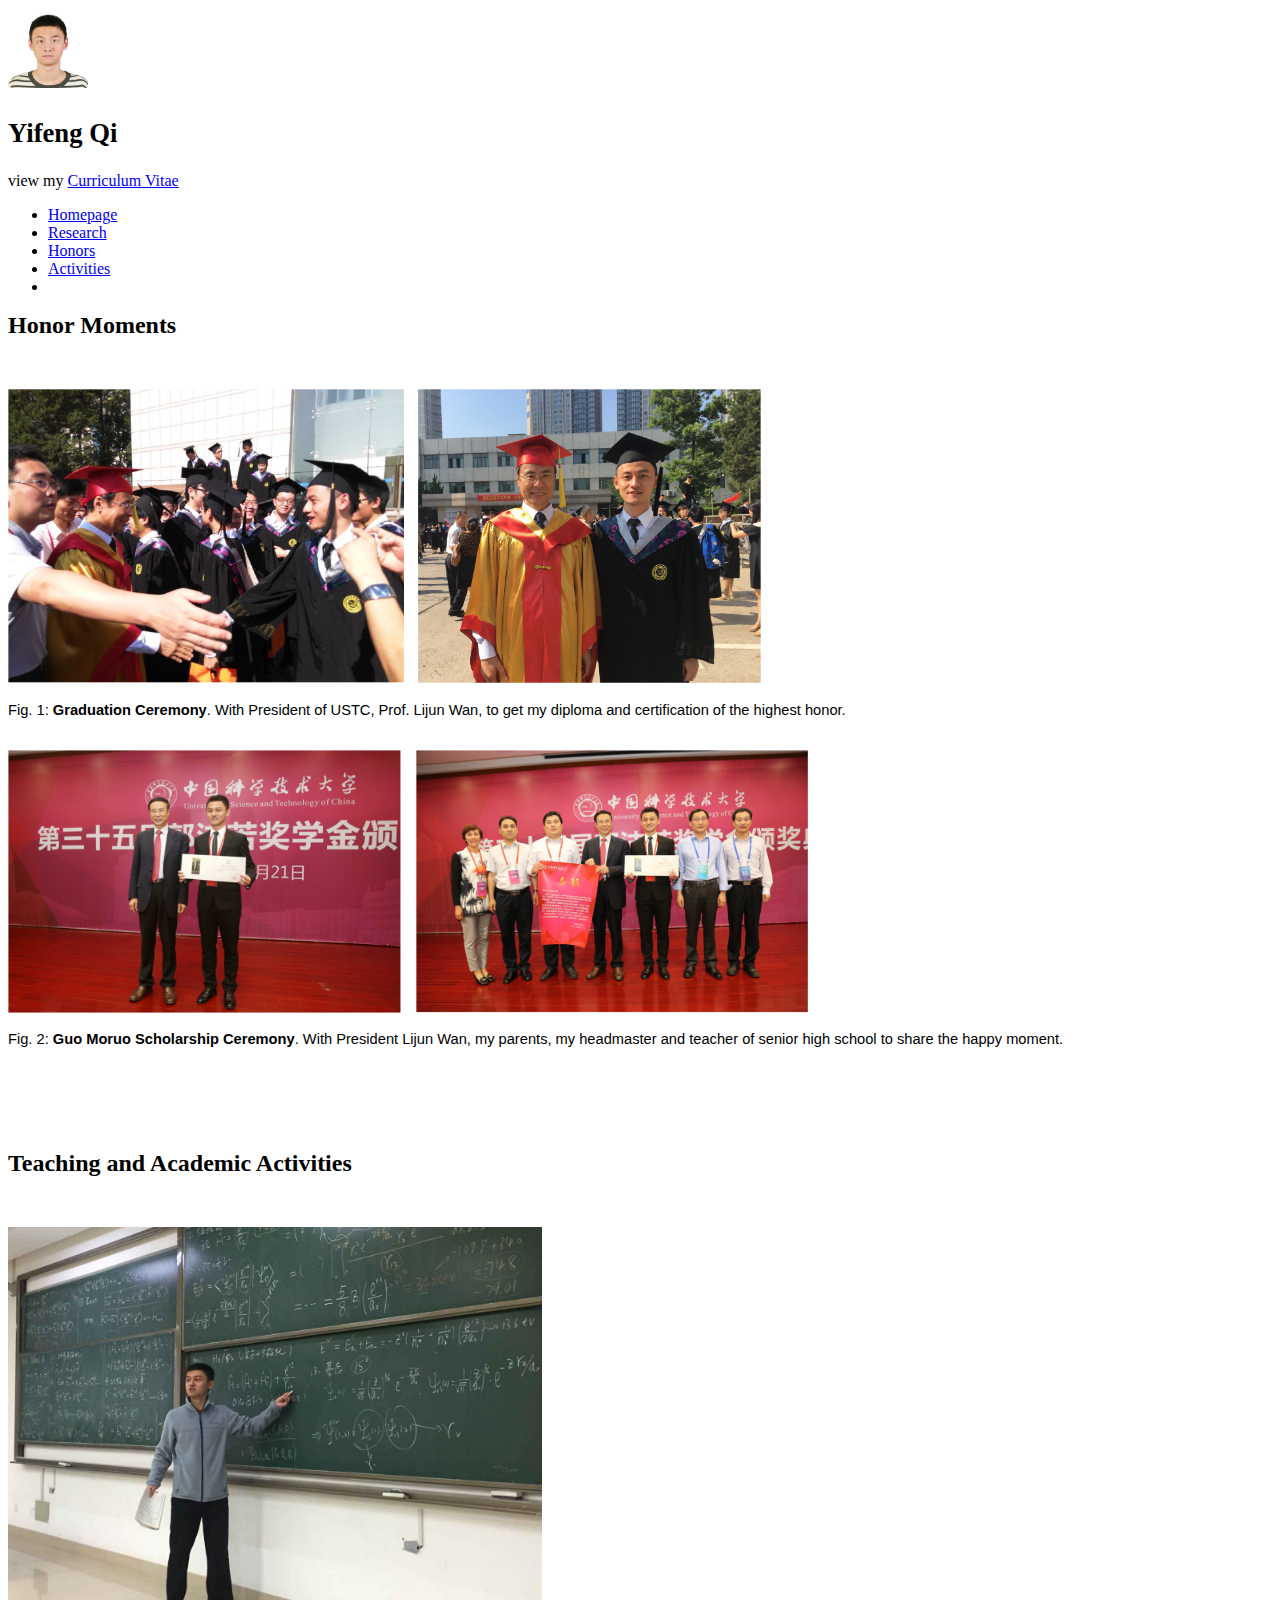
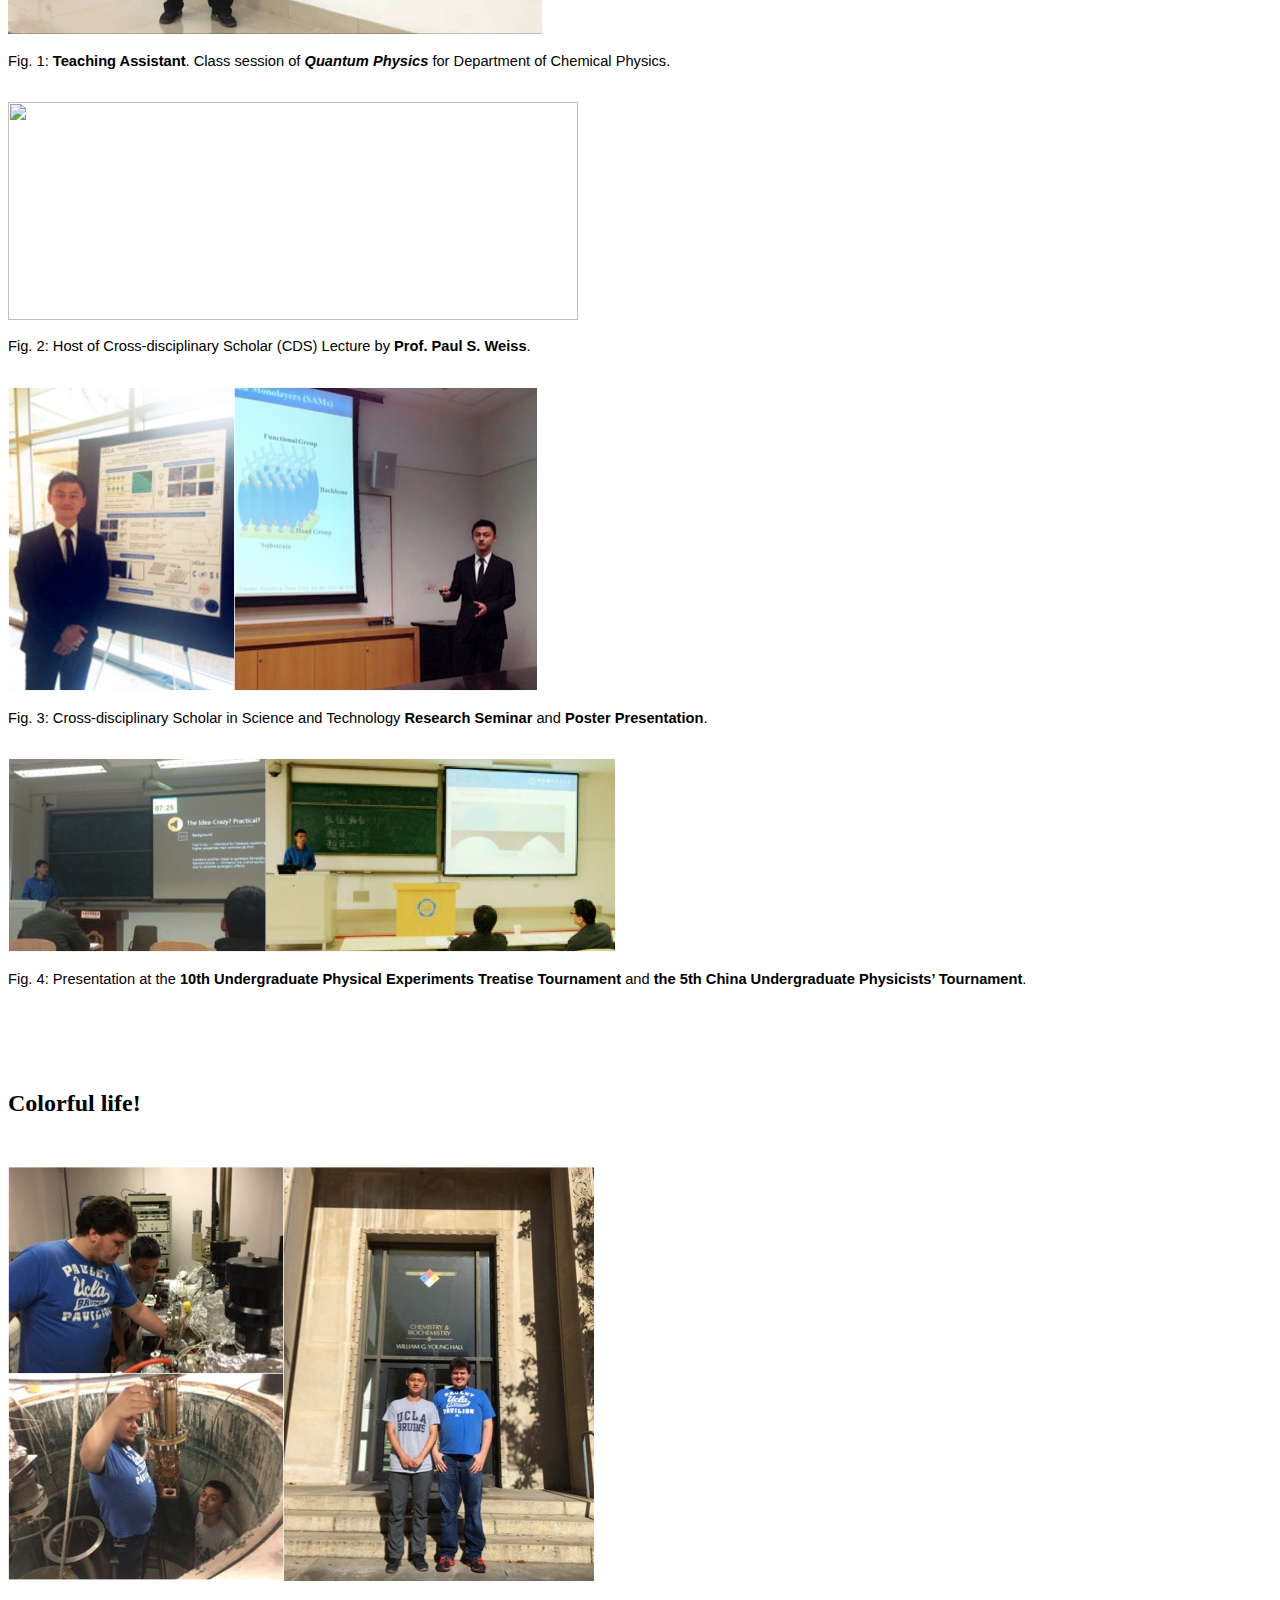
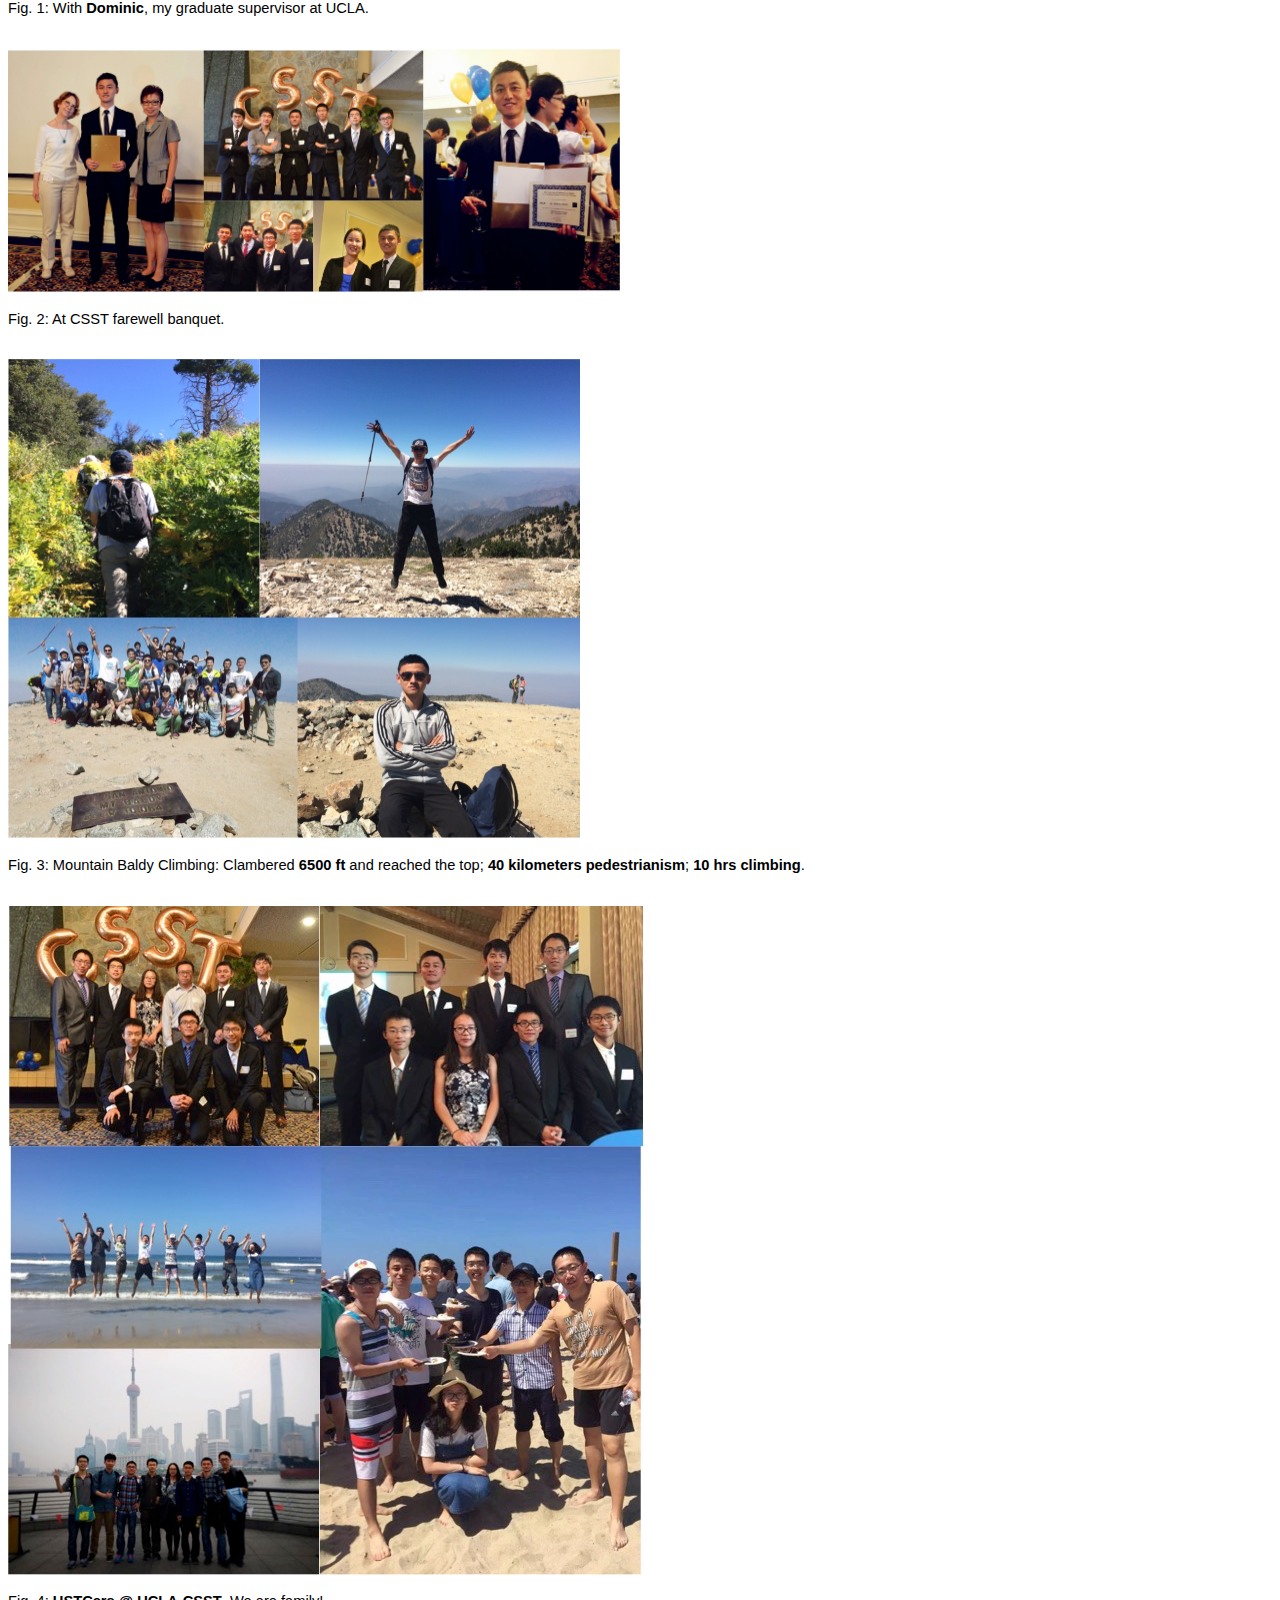
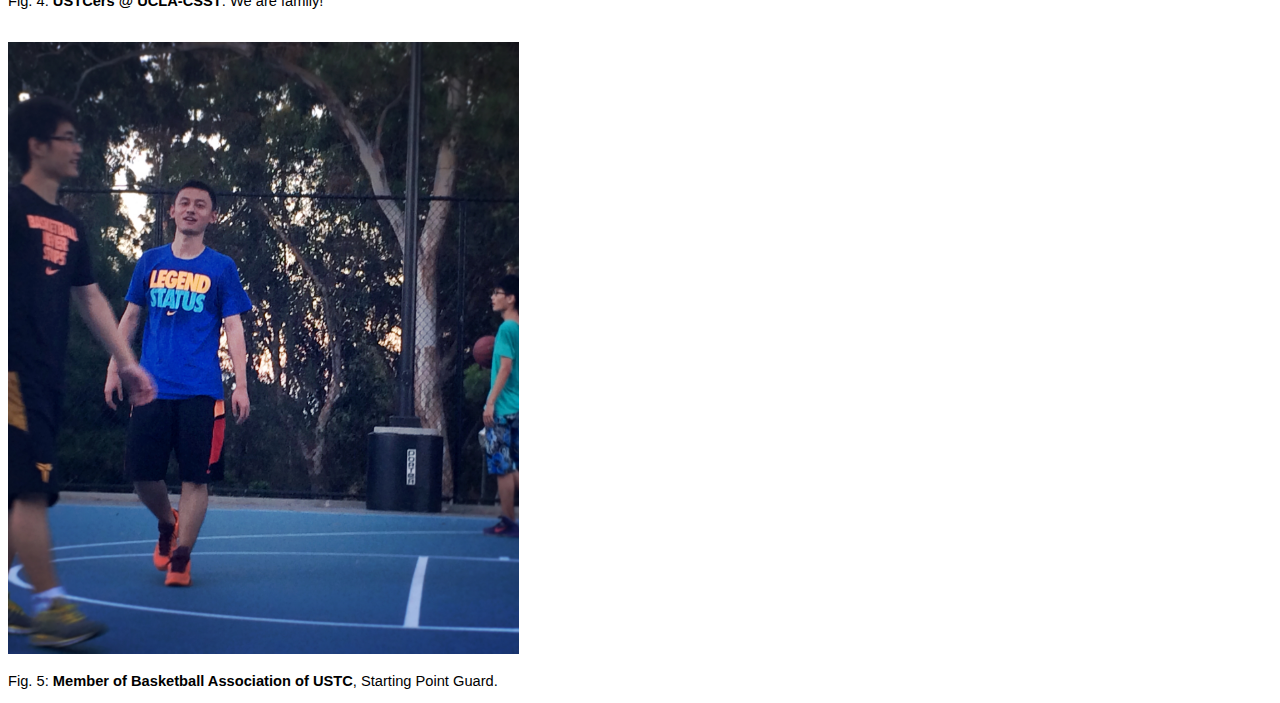
==== index-activities.html @ 4ea97ae9 "first commit" ====
<!DOCTYPE html PUBLIC "-//W3C//DTD XHTML 1.0 Strict//EN" "http://www.w3.org/TR/xhtml1/DTD/xhtml1-strict.dtd">
<!--
 Design by TEMPLATED
 http://templated.co
 Released for free under the Creative Commons Attribution License
 
 Name       : Skeleton
 Description: A two-column, fixed-width design with dark color scheme.
 Version    : 1.0
 Released   : 20130902
 
 -->
<html xmlns="http://www.w3.org/1999/xhtml">
    <head>
        <meta http-equiv="Content-Type" content="text/html; charset=utf-8" />
        <title>Yifeng Qi's homepage</title>
        <meta name="keywords" content="" />
        <meta name="description" content="" />
        <link href="http://fonts.googleapis.com/css?family=Source+Sans+Pro:200,300,400,600,700,900" rel="stylesheet" />
        <link href="default.css" rel="stylesheet" type="text/css" media="all" />
        <link href="fonts.css" rel="stylesheet" type="text/css" media="all" />
        
        <!--[if IE 6]><link href="default_ie6.css" rel="stylesheet" type="text/css" /><![endif]-->
        
        <style type="text/css">
            <!--
            .STYLE10 {font-family: Book Antiqua, times new roman, sans-serif;font-size:24px;}}
            .STYLE11 {
                color: #000000;
                font-size: 14pt;
            }
        .STYLE12 {font-size: 14}
        -->
            </style>
    </head>
    <body>
        <div id="page" class="container">
            <div id="header">
                <div id="logo">
                    <img src="images/pic02.jpg" alt="" width="80" height="80" />
                    <h1><a class="STYLE10" style="font-size:20pt;">Yifeng Qi </a></h1>
                    <span> view my <a href="./CV_YFQI.pdf" target="_blank"> Curriculum Vitae </a></span>	  </div>
                <div id="menu">
                    <ul>
                        <li><a href="./index.html" accesskey="1" title="">Homepage</a></li>
                        <li><a href=".//index-research.html" accesskey="3" title="">Research</a></li>
                        <li><a href="./index-honors.html" accesskey="1" title="">Honors</a></li>
                        <li class="current_page_item"><a href="#" accesskey="4" title="">Activities</a>
                        <li class=""><a href="#" accesskey="4" title=""></a></li>
                        
                    </ul>
                </div>
            </div>
            <div id="main">
                <!-- <div id="banner"></div>-->
                
                <h1 style="text-align:left;" class="STYLE10">Honor Moments </h1>
                <div id="featured">
                    <div class="title">
                        <p class="byline">&nbsp;</p>
                        <img src="images/gc_1.png" width="753.1" height="294.1" />
                        <p style="text-align:left; font-size: 11pt; font-family: Arial;">Fig. 1: <b>Graduation Ceremony</b>. With President of USTC, Prof. Lijun Wan, to get my diploma and certification of the highest honor.
                        </p>
                        </br>
                        <img src="images/guomoruo.png" width="800.4" height="262.4" />
                        <p style="text-align:left; font-size: 11pt; font-family: Arial;">Fig. 2: <b>Guo Moruo Scholarship Ceremony</b>. With President Lijun Wan, my parents, my headmaster and teacher of senior high school to share the happy moment.
                        </p>
                        </br>
                        </br>
                        </br>
                        </br>
                <h1 style="text-align:left;" class="STYLE10">Teaching and Academic Activities </h1>
                <div id="featured">
                    <div class="title">
                        <p class="byline">&nbsp;</p>
                        <img src="images/teaching.jpg" width="534" height="407" />
                        <p style="text-align:left; font-size: 11pt; font-family: Arial;">Fig. 1: <b>Teaching Assistant</b>. Class session of <em><b>Quantum Physics</b></em> for Department of Chemical Physics.
                        </p>
                        </br>
                        <img src="images/host.jpg" alt="" width="570" height="218" />
                        <p style="text-align:left; font-size: 11pt; font-family: Arial;">Fig. 2: Host of Cross-disciplinary Scholar (CDS) Lecture by <b>Prof. Paul S. Weiss</b>.
                        </p>
                        </br>
                        <img src="images/poster.jpg" alt="" width="530" height="304" />
                        <p style="text-align:left; font-size: 11pt; font-family: Arial;">Fig. 3: Cross-disciplinary Scholar in Science and Technology <b>Research Seminar</b> and <b>Poster Presentation</b>.
                        </p>
                        </br>
                        <img src="images/presentation.jpg" alt="" width="608" height="194" />
                        <p style="text-align:left; font-size: 11pt; font-family: Arial;">Fig. 4: Presentation at the <b>10th Undergraduate Physical Experiments Treatise Tournament</b> and <b>the 5th China Undergraduate Physicists’ Tournament</b>.
                        </p>
                    </div>
                    </br>
                    </br>
                    </br>
                    </br>
                    <h1 style="text-align:left;" class="STYLE10">Colorful life! </h1>
                    <div id="featured">
                        <div class="title">
                            <p class="byline">&nbsp;</p>
                            <img src="images/dominic.jpg" alt="" width="587" height="415" />
                            <p style="text-align:left; font-size: 11pt; font-family: Arial;">Fig. 1: With <b>Dominic</b>, my graduate supervisor at UCLA.
                            </p>
                            </br>
                            <img src="images/banquet.jpg" alt="" width="612" height="243" />
                            <p style="text-align:left; font-size: 11pt; font-family: Arial;">Fig. 2: At CSST farewell banquet.
                            </p>
                            </br>
                            <img src="images/baldy.jpg" alt="" width="572" height="479" />
                            <p style="text-align:left; font-size: 11pt; font-family: Arial;">Fig. 3: Mountain Baldy Climbing: Clambered <b>6500 ft</b> and reached the top; <b>40 kilometers pedestrianism</b>; <b>10 hrs climbing</b>.
                            </p>
                            </br>
                            <img src="images/ustcers.jpg" alt="" width="636" height="669" />
                            <p style="text-align:left; font-size: 11pt; font-family: Arial;">Fig. 4: <b>USTCers @ UCLA-CSST</b>. We are family!
                            </p>
                            </br>
                            <img src="images/ball.jpg" alt="" width="511" height="612" />
                            <p style="text-align:left; font-size: 11pt; font-family: Arial;">Fig. 5: <b>Member of Basketball Association of USTC</b>, Starting Point Guard.
                            </p>
                </div>
                
            </div>
        </div>
    </body>
</html>
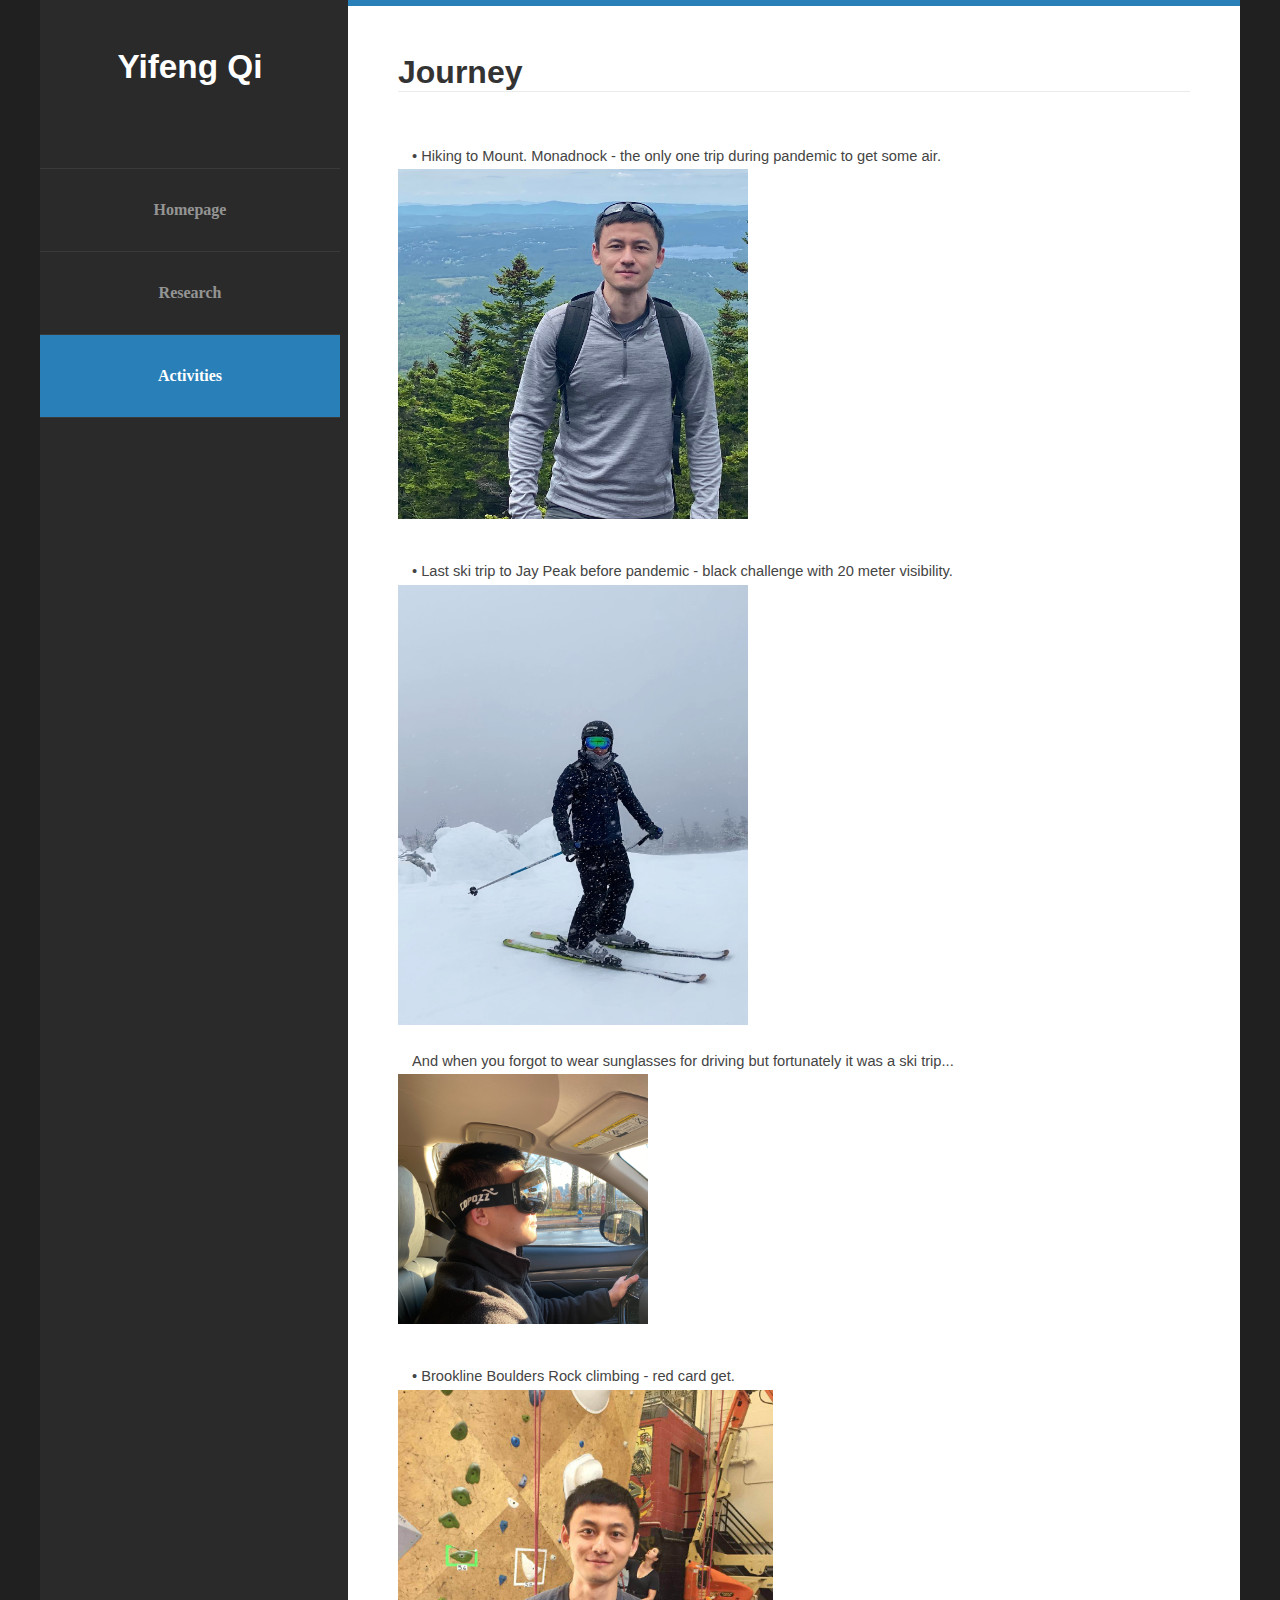
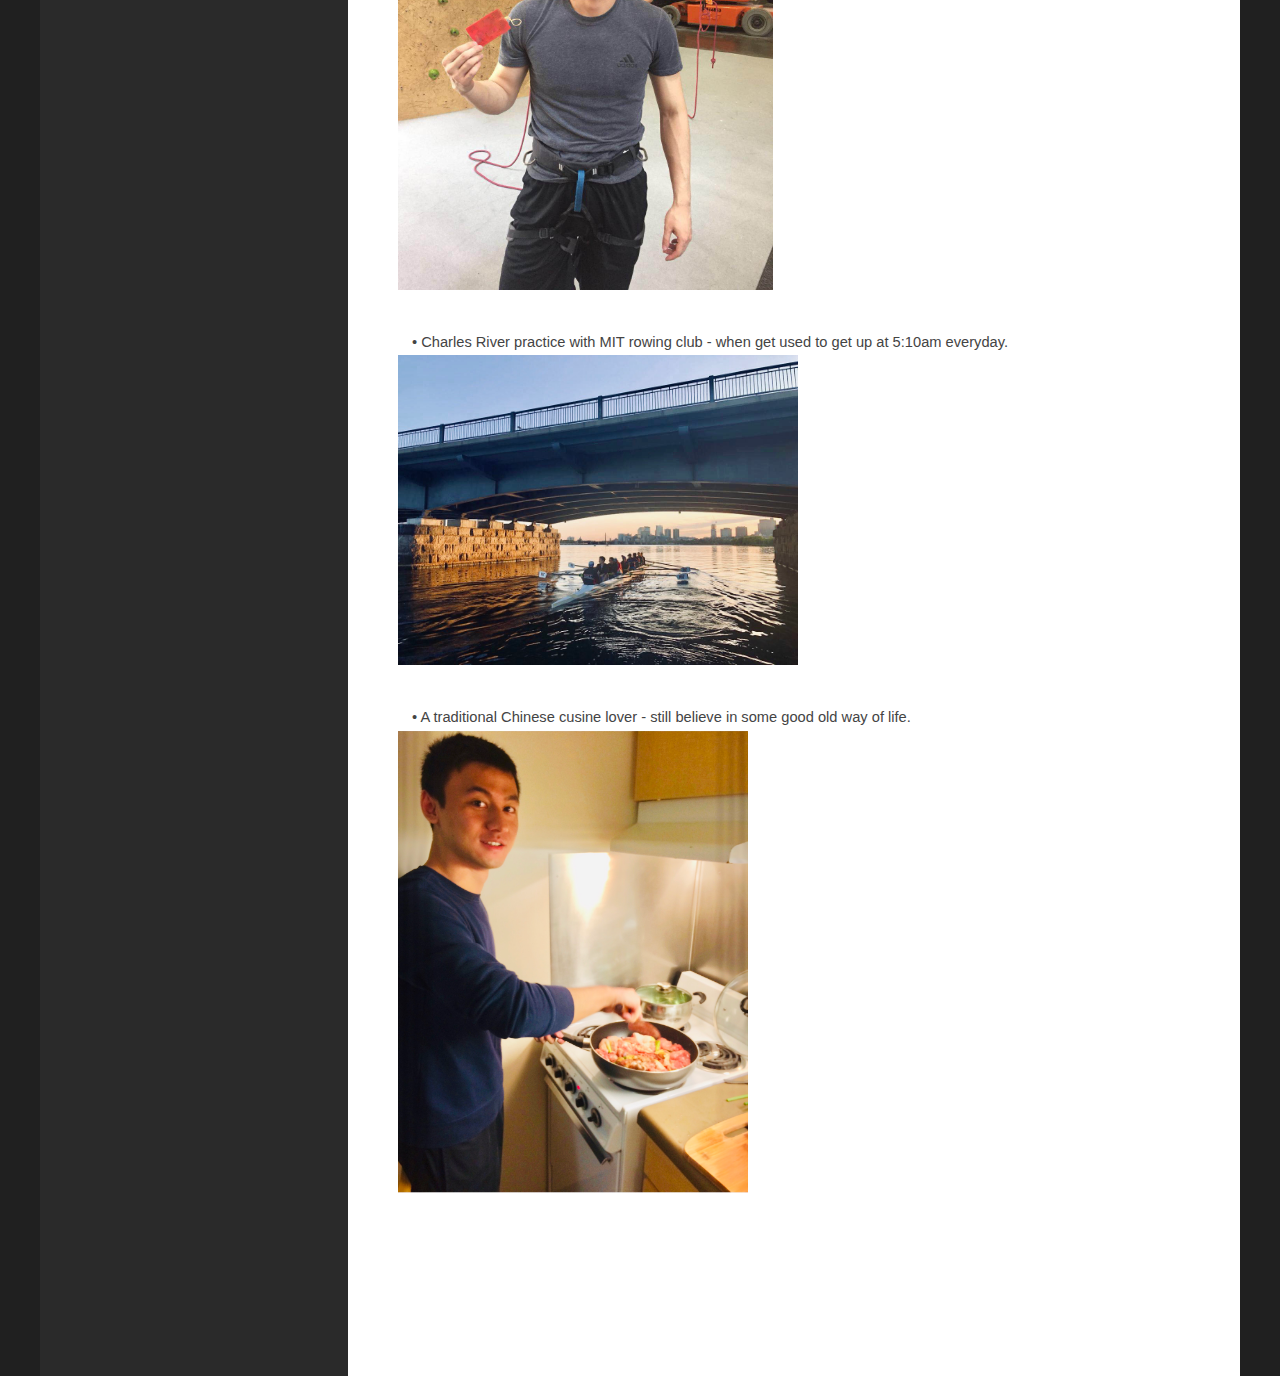
==== commit d290f886: "update" ====
--- a/index-activities.html
+++ b/index-activities.html
@@ -25,100 +25,88 @@
         
         <style type="text/css">
             <!--
-            .STYLE10 {font-family: Book Antiqua, times new roman, sans-serif;font-size:24px;}}
-            .STYLE11 {
-                color: #000000;
-                font-size: 14pt;
-            }
-        .STYLE12 {font-size: 14}
-        -->
+            .STYLE1 {font-family: Book Antiqua, Arial, sans-serif}
+            .STYLE7 {font-size: 16pt}
+            .STYLE13 {font-size: 16pt; font-weight: bold; }
+            .STYLE16 {font-size: 14}
+            -->
             </style>
     </head>
     <body>
         <div id="page" class="container">
             <div id="header">
                 <div id="logo">
-                    <img src="images/pic02.jpg" alt="" width="80" height="80" />
-                    <h1><a class="STYLE10" style="font-size:20pt;">Yifeng Qi </a></h1>
-                    <span> view my <a href="./CV_YFQI.pdf" target="_blank"> Curriculum Vitae </a></span>	  </div>
+                    <!-- <img src="images/pic02.jpg" alt="" width="80" height="80" /> -->
+                    <h1><a class="STYLE1" style="font-size:25pt;"> Yifeng Qi <a href="https://qiyf.github.io/" target="_blank"> </a></h1>
+                    <span> </a></span>    </div>
                 <div id="menu">
                     <ul>
                         <li><a href="./index.html" accesskey="1" title="">Homepage</a></li>
-                        <li><a href=".//index-research.html" accesskey="3" title="">Research</a></li>
-                        <li><a href="./index-honors.html" accesskey="1" title="">Honors</a></li>
-                        <li class="current_page_item"><a href="#" accesskey="4" title="">Activities</a>
-                        <li class=""><a href="#" accesskey="4" title=""></a></li>
-                        
+                        <li><a href="./index-research.html" accesskey="2" title="">Research</a></li>
+                        <li class="current_page_item"><a href="#" accesskey="1" title="">Activities</a></li>
+                        <li><a href="./index-activities.html" accesskey="4" title=""></a></li>
                     </ul>
                 </div>
             </div>
             <div id="main">
                 <!-- <div id="banner"></div>-->
                 
-                <h1 style="text-align:left;" class="STYLE10">Honor Moments </h1>
+                <h1 style="text-align:left; font-family: Arial;"> Journey </h1>
                 <div id="featured">
                     <div class="title">
                         <p class="byline">&nbsp;</p>
-                        <img src="images/gc_1.png" width="753.1" height="294.1" />
-                        <p style="text-align:left; font-size: 11pt; font-family: Arial;">Fig. 1: <b>Graduation Ceremony</b>. With President of USTC, Prof. Lijun Wan, to get my diploma and certification of the highest honor.
+                        <!-- <img src="images/rock.JPG" height="753.1" weight="294.1" /> -->
+                        <!-- <img src="images/rock.JPG" height="553.1" weight="194.1" /> -->
+                        
+
+                        <!-- <p style="text-align:left; font-size: 11pt; font-family: Arial;"> <span>&#8226;</span> Brookline Boulders Rock climbing - red card get.
+                        </br> 
+                        <img src="images/rock.JPG" height="500.1" weight="194.1" />
+                        </p>
+                        </br> -->
+
+                        <!-- <p style="text-align:left; font-size: 11pt; font-family: Arial;"> <span>&#8226;</span> Charles River practice with MIT rowing club - not easy to get up 5am everyday, espacially for the Fall rowing session.
+                        </br> 
+                        <img src="images/rowing.JPG" width="400" height="310" />
+                        </p>
+                        </br> -->
+
+                        <p style="text-align:left; font-size: 11pt; font-family: Arial;"> <span>&#8226;</span> Hiking to Mount. Monadnock - the only one trip during pandemic to get some air.
+                        </br> 
+                        <img src="images/head2.jpg" height="350" weight="350" />
                         </p>
                         </br>
-                        <img src="images/guomoruo.png" width="800.4" height="262.4" />
-                        <p style="text-align:left; font-size: 11pt; font-family: Arial;">Fig. 2: <b>Guo Moruo Scholarship Ceremony</b>. With President Lijun Wan, my parents, my headmaster and teacher of senior high school to share the happy moment.
+
+                        <p style="text-align:left; font-size: 11pt; font-family: Arial;"> <span>&#8226;</span> Last ski trip to Jay Peak before pandemic - black challenge with 20 meter visibility.
+                        </br> 
+                        <img src="images/ski1.JPG" width="350" height="440" />
                         </p>
+                        <p style="text-align:left; font-size: 11pt; font-family: Arial;"> And when you forgot to wear sunglasses for driving but fortunately it was a ski trip...
+                        </br> 
+                        <img src="images/driving.JPG" width="250" height="250" />
+                        </p>
+                        </br>
+
+                        <p style="text-align:left; font-size: 11pt; font-family: Arial;"> <span>&#8226;</span> Brookline Boulders Rock climbing - red card get.
+                        </br> 
+                        <img src="images/rock.JPG" height="500.1" weight="194.1" />
+                        </p>
+                        </br>
+
+                        <p style="text-align:left; font-size: 11pt; font-family: Arial;"> <span>&#8226;</span> Charles River practice with MIT rowing club - when get used to get up at 5:10am everyday.
+                        </br> 
+                        <img src="images/rowing.JPG" width="400" height="310" />
+                        </p>
+                        </br>
+
+
+                        <p style="text-align:left; font-size: 11pt; font-family: Arial;"> <span>&#8226;</span> A traditional Chinese cusine lover - still believe in some good old way of life.
+                        </br>
+                        <img src="images/cooking.JPG" width="350.4" height="462.4" />
                         </br>
                         </br>
                         </br>
-                        </br>
-                <h1 style="text-align:left;" class="STYLE10">Teaching and Academic Activities </h1>
-                <div id="featured">
-                    <div class="title">
-                        <p class="byline">&nbsp;</p>
-                        <img src="images/teaching.jpg" width="534" height="407" />
-                        <p style="text-align:left; font-size: 11pt; font-family: Arial;">Fig. 1: <b>Teaching Assistant</b>. Class session of <em><b>Quantum Physics</b></em> for Department of Chemical Physics.
-                        </p>
-                        </br>
-                        <img src="images/host.jpg" alt="" width="570" height="218" />
-                        <p style="text-align:left; font-size: 11pt; font-family: Arial;">Fig. 2: Host of Cross-disciplinary Scholar (CDS) Lecture by <b>Prof. Paul S. Weiss</b>.
-                        </p>
-                        </br>
-                        <img src="images/poster.jpg" alt="" width="530" height="304" />
-                        <p style="text-align:left; font-size: 11pt; font-family: Arial;">Fig. 3: Cross-disciplinary Scholar in Science and Technology <b>Research Seminar</b> and <b>Poster Presentation</b>.
-                        </p>
-                        </br>
-                        <img src="images/presentation.jpg" alt="" width="608" height="194" />
-                        <p style="text-align:left; font-size: 11pt; font-family: Arial;">Fig. 4: Presentation at the <b>10th Undergraduate Physical Experiments Treatise Tournament</b> and <b>the 5th China Undergraduate Physicists’ Tournament</b>.
-                        </p>
-                    </div>
-                    </br>
-                    </br>
-                    </br>
-                    </br>
-                    <h1 style="text-align:left;" class="STYLE10">Colorful life! </h1>
-                    <div id="featured">
-                        <div class="title">
-                            <p class="byline">&nbsp;</p>
-                            <img src="images/dominic.jpg" alt="" width="587" height="415" />
-                            <p style="text-align:left; font-size: 11pt; font-family: Arial;">Fig. 1: With <b>Dominic</b>, my graduate supervisor at UCLA.
-                            </p>
-                            </br>
-                            <img src="images/banquet.jpg" alt="" width="612" height="243" />
-                            <p style="text-align:left; font-size: 11pt; font-family: Arial;">Fig. 2: At CSST farewell banquet.
-                            </p>
-                            </br>
-                            <img src="images/baldy.jpg" alt="" width="572" height="479" />
-                            <p style="text-align:left; font-size: 11pt; font-family: Arial;">Fig. 3: Mountain Baldy Climbing: Clambered <b>6500 ft</b> and reached the top; <b>40 kilometers pedestrianism</b>; <b>10 hrs climbing</b>.
-                            </p>
-                            </br>
-                            <img src="images/ustcers.jpg" alt="" width="636" height="669" />
-                            <p style="text-align:left; font-size: 11pt; font-family: Arial;">Fig. 4: <b>USTCers @ UCLA-CSST</b>. We are family!
-                            </p>
-                            </br>
-                            <img src="images/ball.jpg" alt="" width="511" height="612" />
-                            <p style="text-align:left; font-size: 11pt; font-family: Arial;">Fig. 5: <b>Member of Basketball Association of USTC</b>, Starting Point Guard.
-                            </p>
-                </div>
-                
+
             </div>
         </div>
     </body>
--- a/default.css
+++ b/default.css
@@ -0,0 +1,572 @@
+	html, body
+	{
+		height: 100%;
+	}
+	
+	body
+	{
+		margin: 0px;
+		padding: 0px;
+		background: #202020;
+		font-family: 'Times New Roman', sans-serif;
+		font-size: 12pt;
+		font-weight: 300;
+		color: #444444;
+	}
+	
+	
+	h1, h2, h3
+	{
+		margin: 0;
+		padding: 0;
+        font-family: 'Times New Roman', sans-serif;
+        font-size: 24pt;
+		font-weight: 600;
+		color: #333333;
+	}
+	
+	p, ol, ul
+	{
+		margin-top: 0;
+	}
+	
+	ol, ul
+	{
+		padding: 0;
+		list-style: none;
+	}
+	
+	p
+	{
+		line-height: 180%;
+	}
+	
+	strong
+	{
+	}
+	
+	a
+	{
+		color: #2980b9;
+	}
+	
+	a:hover
+	{
+		text-decoration: none;
+	}
+	
+	.container
+	{
+		overflow: hidden;
+		margin: 0em auto;
+		width: 1200px;
+	}
+	
+/*********************************************************************************/
+/* Image Style                                                                   */
+/*********************************************************************************/
+
+	.image
+	{
+		display: inline-block;
+	}
+	
+	.image img
+	{
+		display: block;
+		width: 100%;
+	}
+	
+	.image-full
+	{
+		display: block;
+		width: 100%;
+		margin: 0 0 2em 0;
+	}
+	
+	.image-left
+	{
+		float: left;
+		margin: 0 2em 2em 0;
+	}
+	
+	.image-centered
+	{
+		display: block;
+		margin: 0 0 2em 0;
+	}
+	
+	.image-centered img
+	{
+		margin: 0 auto;
+		width: auto;
+	}
+
+/*********************************************************************************/
+/* List Styles                                                                   */
+/*********************************************************************************/
+
+	ul.style1
+	{
+		margin: 0 auto;
+		padding: 0;
+		width: 80%;
+		overflow: hidden;
+		list-style: none;
+		text-align: left;
+		color: #6c6c6c
+	}
+	
+	ul.style1 li
+	{
+		padding: 1.6em 0em 0em 0em;
+		margin: 0 0 2.5em 0;
+		border-top: 1px solid rgba(0,0,0,.1); 
+	}
+	
+	ul.style1 li:first-child
+	{
+		border-top: none;
+	}
+	
+	ul.style1 p
+	{
+		margin: 0;
+	}
+	
+	ul.style1 a
+	{
+		display: block;
+		text-decoration: none;
+		color: #2D2D2D;
+	}
+	
+	ul.style1 a:hover
+	{
+		text-decoration: underline;
+	}
+	
+	ul.style1 h3
+	{
+		padding: 1em 0em 5px 0em;
+		text-transform: uppercase;
+		font-size: 1em;
+		font-weight: 400;
+	}
+	
+	ul.style1 .first
+	{
+		padding-top: 0;
+		background: none;
+	}
+	
+	ul.style1 .date
+	{
+		float: left;
+		position: relative;
+		width: 80px;
+		height: 70px;
+		margin: 0.5em 1.5em 0em 0.5em;
+		padding: 1.5em 0em 1.5em 0em;
+		box-shadow: 0px 0px 0px 5px rgba(255,255,255,0.1);
+		line-height: normal;
+		text-align: center;
+		text-shadow: 0px 1px 0px rgba(0,0,0,.2);
+		font-size: 1em;
+		font-weight: 400;
+		border-right: 1px solid rgba(0,0,0,.1); 
+	}
+	
+	ul.style1 .date:after
+	{
+		content: '';
+		display: block;
+		position: absolute;
+		left: 0;
+		top: 0;
+		width: 100%;
+		height: 100%;
+		border-radius: 6px;
+	}
+	
+	ul.style1 .date b
+	{
+		margin: 0;
+		padding: 0;
+		display: block;
+		margin-top: -5px;
+		font-size: 1.8em;
+		font-weight: 700;
+	}
+	
+	ul.style1 .date a
+	{
+	}
+	
+	ul.style1 .date a:hover
+	{
+		text-decoration: none;
+	}
+
+
+/*********************************************************************************/
+/* Social Icon Styles                                                            */
+/*********************************************************************************/
+
+	ul.contact
+	{
+		margin: 0;
+		padding: 2em 0em 0em 0em;
+		list-style: none;
+	}
+	
+	ul.contact li
+	{
+		display: inline-block;
+		padding: 0em 0.30em;
+		font-size: 1em;
+	}
+	
+	ul.contact li span
+	{
+		display: none;
+		margin: 0;
+		padding: 0;
+	}
+	
+	ul.contact li a
+	{
+		color: #FFF;
+	}
+	
+	ul.contact li a:before
+	{
+		display: inline-block;
+		background: #3f3f3f;
+		width: 40px;
+		height: 40px;
+		line-height: 40px;
+		border-radius: 20px;
+		text-align: center;
+		color: #FFFFFF;
+	}
+	
+	ul.contact li a.icon-twitter:before { background: #2DAAE4; }
+	ul.contact li a.icon-facebook:before { background: #39599F; }
+	ul.contact li a.icon-dribbble:before { background: #C4376B;	}
+	ul.contact li a.icon-tumblr:before { background: #31516A; }
+	ul.contact li a.icon-rss:before { background: #F2600B; }
+
+/*********************************************************************************/
+/* Button Style                                                                  */
+/*********************************************************************************/
+
+	.button
+	{
+		display: inline-block;
+		padding: 1em 3em 1em 2em;
+		letter-spacing: 0.20em;
+		text-decoration: none;
+		text-transform: uppercase;
+		font-weight: 400;
+		font-size: 0.90em;
+		color: #FFF;
+	}
+	
+	.button:before
+	{
+		display: inline-block;
+		background: #FFC31F;
+		margin-right: 1em;
+		width: 40px;
+		height: 40px;
+		line-height: 40px;
+		border-radius: 20px;
+		text-align: center;
+		color: #272925;
+	}
+		
+/*********************************************************************************/
+/* 4-column                                                                      */
+/*********************************************************************************/
+
+	.box1,
+	.box2,
+	.box3,
+	.box4
+	{
+		width: 235px;
+	}
+	
+	.box1,
+	.box2,
+	.box3,
+	{
+		float: left;
+		margin-right: 20px;
+	}
+	
+	.box4
+	{
+		float: right;
+	}
+	
+/*********************************************************************************/
+/* 3-column                                                                      */
+/*********************************************************************************/
+
+	.boxA,
+	.boxB,
+	.boxC
+	{
+		width: 320px;
+	}
+
+	.boxA,
+	.boxB,
+	{
+		float: left;
+		margin-right: 20px;
+	}
+	
+	.boxC
+	{
+		float: right;
+	}
+
+/*********************************************************************************/
+/* 2-column                                                                      */
+/*********************************************************************************/
+
+	.tbox1,
+	.tbox2
+	{
+		width: 575px;
+	}
+	
+	.tbox1
+	{
+		float: left;
+	}
+
+	.tbox2
+	{
+		float: right;
+	}
+
+/*********************************************************************************/
+/* Heading Titles                                                                */
+/*********************************************************************************/
+
+	.title
+	{
+        text-align: left;
+        text-indent: 14px;
+		margin-bottom: 3em;
+        font-size: 14px;
+	}
+	
+	.title h2
+	{
+		text-transform: lowercase;
+		font-size: 2.8em;
+	}
+	
+	.title .byline
+	{
+		font-size: 1.3em;
+		color: #6F6F6F;
+	}
+		
+/*********************************************************************************/
+/* Header                                                                        */
+/*********************************************************************************/
+
+	#header
+	{
+		position: relative;
+		float: left;
+		width: 300px;
+		padding: 3em 0em;
+	}
+
+/*********************************************************************************/
+/* Logo                                                                          */
+/*********************************************************************************/
+
+	#logo
+	{
+		text-align: center;
+		margin-bottom: 4em;
+	}
+	
+	#logo h1
+	{
+		display: block;
+	}
+	
+	#logo a
+	{
+		text-decoration: none;
+		color: #FFF;
+	}
+	
+	#logo span
+	{
+		padding-right: 0.5em;
+		
+		font-size: 1em;
+		color: rgba(255,255,255,0.3);
+	}
+
+	#logo span a
+	{
+		color: rgba(255,255,255,0.5);
+	}
+	
+	#logo img
+	{
+		display: inline-block;
+		margin-bottom: 1em;
+		border-radius: 50%;
+	}
+
+/*********************************************************************************/
+/* Menu                                                                          */
+/*********************************************************************************/
+
+	#menu
+	{
+	}
+	
+	#menu ul
+	{
+	}
+	
+	#menu li
+	{
+		border-top: 1px solid rgba(255,255,255,0.08);
+	}
+	
+	#menu li a, #menu li span
+	{
+		display: block;
+		padding: 2em 1.5em;
+		text-align: center;
+		text-decoration:  none;
+        font-family: "Book Antiqua";
+		font-weight: 700;
+		color: rgba(255,255,255,0.5);
+	}
+	
+	#menu li:hover a, #menu li.active a, #menu li.active span
+	{
+	}
+	
+	#menu .current_page_item a
+	{
+		background: #2980b9;
+		color: rgba(255,255,255,1);
+	}
+	
+	#menu .icon
+	{
+	}
+
+/*********************************************************************************/
+/* Banner                                                                        */
+/*********************************************************************************/
+
+	#banner
+	{
+        width:400px;
+        float:left;
+        
+	}
+
+/*********************************************************************************/
+/* Page                                                                          */
+/*********************************************************************************/
+
+	#page
+	{
+		background: #2a2a2a;
+	}
+
+/*********************************************************************************/
+/* Main                                                                          */
+/*********************************************************************************/
+
+	#main
+	{
+		overflow: hidden;
+		float: right;
+		width: 66%;
+		padding: 3em 50px 5em 50px;
+		background: #FFF;
+		border-top: 6px solid #2980b9;
+		text-align: center;
+	}
+
+/*********************************************************************************/
+/* Featured                                                                      */
+/*********************************************************************************/
+
+	#featured
+	{
+		overflow: hidden;
+		margin-bottom: 0em;
+		padding-top: 0em;
+		border-top: 1px solid rgba(0,0,0,0.08);
+	}
+
+/*********************************************************************************/
+/* Sidebar                                                                       */
+/*********************************************************************************/
+
+	#sidebar
+	{
+	}
+
+/*********************************************************************************/
+/* Footer                                                                        */
+/*********************************************************************************/
+
+	#footer
+	{
+	}
+
+/*********************************************************************************/
+/* Copyright                                                                     */
+/*********************************************************************************/
+
+	#copyright
+	{
+		overflow: hidden;
+		padding: 5em 0em;
+		border-top: 1px solid rgba(0,0,0,0.08);
+	}
+	
+	#copyright span
+	{
+		display: block;
+		letter-spacing: 0.20em;
+		line-height: 2.5em;
+		text-align: center;
+		text-transform: uppercase;
+		font-size: 0.80em;
+		color: rgba(0,0,0,0.7);
+	}
+	
+	#copyright a
+	{
+		text-decoration: none;
+		color: rgba(0,0,0,0.9);
+	}
+
+	.fa
+	{
+		display: block;
+		color: #000;
+		background: red;
+	}
--- a/fonts.css
+++ b/fonts.css
@@ -0,0 +1,422 @@
+@charset 'UTF-8';
+
+@font-face{font-family:'FontAwesome';src:url('font/fontawesome-webfont.eot?v=4.0.1');src:url('font/fontawesome-webfont.eot?#iefix&v=4.0.1') format('embedded-opentype'),url('font/fontawesome-webfont.woff?v=4.0.1') format('woff'),url('font/fontawesome-webfont.ttf?v=4.0.1') format('truetype'),url('font/fontawesome-webfont.svg?v=4.0.1#fontawesomeregular') format('svg');font-weight:normal;font-style:normal}
+
+/*********************************************************************************/
+/* Icons                                                                         */
+/* Powered by Font Awesome by Dave Gandy | http://fontawesome.io                 */
+/* Licensed under the SIL OFL 1.1 (font), MIT (CSS)                              */
+/*********************************************************************************/
+
+	.fa
+	{
+		text-decoration: none;
+	}
+
+		.fa:before
+		{
+			display:inline-block;
+			font-family: FontAwesome;
+			font-size: 1.25em;
+			text-decoration: none;
+			font-style: normal;
+			font-weight: normal;
+			line-height: 1;
+			-webkit-font-smoothing:antialiased;
+			-moz-osx-font-smoothing:grayscale;
+		}
+
+		.fa-lg{font-size:1.3333333333333333em;line-height:.75em;vertical-align:-15%}
+		.fa-2x{font-size:2em}
+		.fa-3x{font-size:3em}
+		.fa-4x{font-size:4em}
+		.fa-5x{font-size:5em}
+		.fa-fw{width:1.2857142857142858em;text-align:center}
+		.fa-ul{padding-left:0;margin-left:2.142857142857143em;list-style-type:none}.fa-ul>li{position:relative}
+		.fa-li{position:absolute;left:-2.142857142857143em;width:2.142857142857143em;top:.14285714285714285em;text-align:center}.fa-li.fa-lg{left:-1.8571428571428572em}
+		.fa-border{padding:.2em .25em .15em;border:solid .08em #eee;border-radius:.1em}
+		.pull-right{float:right}
+		.pull-left{float:left}
+		.fa.pull-left{margin-right:.3em}
+		.fa.pull-right{margin-left:.3em}
+		.fa-spin{-webkit-animation:spin 2s infinite linear;-moz-animation:spin 2s infinite linear;-o-animation:spin 2s infinite linear;animation:spin 2s infinite linear}
+		@-moz-keyframes spin{0%{-moz-transform:rotate(0deg)} 100%{-moz-transform:rotate(359deg)}}@-webkit-keyframes spin{0%{-webkit-transform:rotate(0deg)} 100%{-webkit-transform:rotate(359deg)}}@-o-keyframes spin{0%{-o-transform:rotate(0deg)} 100%{-o-transform:rotate(359deg)}}@-ms-keyframes spin{0%{-ms-transform:rotate(0deg)} 100%{-ms-transform:rotate(359deg)}}@keyframes spin{0%{transform:rotate(0deg)} 100%{transform:rotate(359deg)}}.fa-rotate-90{filter:progid:DXImageTransform.Microsoft.BasicImage(rotation=1);-webkit-transform:rotate(90deg);-moz-transform:rotate(90deg);-ms-transform:rotate(90deg);-o-transform:rotate(90deg);transform:rotate(90deg)}
+		.fa-rotate-180{filter:progid:DXImageTransform.Microsoft.BasicImage(rotation=2);-webkit-transform:rotate(180deg);-moz-transform:rotate(180deg);-ms-transform:rotate(180deg);-o-transform:rotate(180deg);transform:rotate(180deg)}
+		.fa-rotate-270{filter:progid:DXImageTransform.Microsoft.BasicImage(rotation=3);-webkit-transform:rotate(270deg);-moz-transform:rotate(270deg);-ms-transform:rotate(270deg);-o-transform:rotate(270deg);transform:rotate(270deg)}
+		.fa-flip-horizontal{filter:progid:DXImageTransform.Microsoft.BasicImage(rotation=0, mirror=1);-webkit-transform:scale(-1, 1);-moz-transform:scale(-1, 1);-ms-transform:scale(-1, 1);-o-transform:scale(-1, 1);transform:scale(-1, 1)}
+		.fa-flip-vertical{filter:progid:DXImageTransform.Microsoft.BasicImage(rotation=2, mirror=1);-webkit-transform:scale(1, -1);-moz-transform:scale(1, -1);-ms-transform:scale(1, -1);-o-transform:scale(1, -1);transform:scale(1, -1)}
+		.fa-stack{position:relative;display:inline-block;width:2em;height:2em;line-height:2em;vertical-align:middle}
+		.fa-stack-1x,.fa-stack-2x{position:absolute;left:0;width:100%;text-align:center}
+		.fa-stack-1x{line-height:inherit}
+		.fa-stack-2x{font-size:2em}
+		.fa-inverse{color:#fff}
+		.fa-glass:before{content:"\f000"}
+		.fa-music:before{content:"\f001"}
+		.fa-search:before{content:"\f002"}
+		.fa-envelope-o:before{content:"\f003"}
+		.fa-heart:before{content:"\f004"}
+		.fa-star:before{content:"\f005"}
+		.fa-star-o:before{content:"\f006"}
+		.fa-user:before{content:"\f007"}
+		.fa-film:before{content:"\f008"}
+		.fa-th-large:before{content:"\f009"}
+		.fa-th:before{content:"\f00a"}
+		.fa-th-list:before{content:"\f00b"}
+		.fa-check:before{content:"\f00c"}
+		.fa-times:before{content:"\f00d"}
+		.fa-search-plus:before{content:"\f00e"}
+		.fa-search-minus:before{content:"\f010"}
+		.fa-power-off:before{content:"\f011"}
+		.fa-signal:before{content:"\f012"}
+		.fa-gear:before,.fa-cog:before{content:"\f013"}
+		.fa-trash-o:before{content:"\f014"}
+		.fa-home:before{content:"\f015"}
+		.fa-file-o:before{content:"\f016"}
+		.fa-clock-o:before{content:"\f017"}
+		.fa-road:before{content:"\f018"}
+		.fa-download:before{content:"\f019"}
+		.fa-arrow-circle-o-down:before{content:"\f01a"}
+		.fa-arrow-circle-o-up:before{content:"\f01b"}
+		.fa-inbox:before{content:"\f01c"}
+		.fa-play-circle-o:before{content:"\f01d"}
+		.fa-rotate-right:before,.fa-repeat:before{content:"\f01e"}
+		.fa-refresh:before{content:"\f021"}
+		.fa-list-alt:before{content:"\f022"}
+		.fa-lock:before{content:"\f023"}
+		.fa-flag:before{content:"\f024"}
+		.fa-headphones:before{content:"\f025"}
+		.fa-volume-off:before{content:"\f026"}
+		.fa-volume-down:before{content:"\f027"}
+		.fa-volume-up:before{content:"\f028"}
+		.fa-qrcode:before{content:"\f029"}
+		.fa-barcode:before{content:"\f02a"}
+		.fa-tag:before{content:"\f02b"}
+		.fa-tags:before{content:"\f02c"}
+		.fa-book:before{content:"\f02d"}
+		.fa-bookmark:before{content:"\f02e"}
+		.fa-print:before{content:"\f02f"}
+		.fa-camera:before{content:"\f030"}
+		.fa-font:before{content:"\f031"}
+		.fa-bold:before{content:"\f032"}
+		.fa-italic:before{content:"\f033"}
+		.fa-text-height:before{content:"\f034"}
+		.fa-text-width:before{content:"\f035"}
+		.fa-align-left:before{content:"\f036"}
+		.fa-align-center:before{content:"\f037"}
+		.fa-align-right:before{content:"\f038"}
+		.fa-align-justify:before{content:"\f039"}
+		.fa-list:before{content:"\f03a"}
+		.fa-dedent:before,.fa-outdent:before{content:"\f03b"}
+		.fa-indent:before{content:"\f03c"}
+		.fa-video-camera:before{content:"\f03d"}
+		.fa-picture-o:before{content:"\f03e"}
+		.fa-pencil:before{content:"\f040"}
+		.fa-map-marker:before{content:"\f041"}
+		.fa-adjust:before{content:"\f042"}
+		.fa-tint:before{content:"\f043"}
+		.fa-edit:before,.fa-pencil-square-o:before{content:"\f044"}
+		.fa-share-square-o:before{content:"\f045"}
+		.fa-check-square-o:before{content:"\f046"}
+		.fa-move:before{content:"\f047"}
+		.fa-step-backward:before{content:"\f048"}
+		.fa-fast-backward:before{content:"\f049"}
+		.fa-backward:before{content:"\f04a"}
+		.fa-play:before{content:"\f04b"}
+		.fa-pause:before{content:"\f04c"}
+		.fa-stop:before{content:"\f04d"}
+		.fa-forward:before{content:"\f04e"}
+		.fa-fast-forward:before{content:"\f050"}
+		.fa-step-forward:before{content:"\f051"}
+		.fa-eject:before{content:"\f052"}
+		.fa-chevron-left:before{content:"\f053"}
+		.fa-chevron-right:before{content:"\f054"}
+		.fa-plus-circle:before{content:"\f055"}
+		.fa-minus-circle:before{content:"\f056"}
+		.fa-times-circle:before{content:"\f057"}
+		.fa-check-circle:before{content:"\f058"}
+		.fa-question-circle:before{content:"\f059"}
+		.fa-info-circle:before{content:"\f05a"}
+		.fa-crosshairs:before{content:"\f05b"}
+		.fa-times-circle-o:before{content:"\f05c"}
+		.fa-check-circle-o:before{content:"\f05d"}
+		.fa-ban:before{content:"\f05e"}
+		.fa-arrow-left:before{content:"\f060"}
+		.fa-arrow-right:before{content:"\f061"}
+		.fa-arrow-up:before{content:"\f062"}
+		.fa-arrow-down:before{content:"\f063"}
+		.fa-mail-forward:before,.fa-share:before{content:"\f064"}
+		.fa-resize-full:before{content:"\f065"}
+		.fa-resize-small:before{content:"\f066"}
+		.fa-plus:before{content:"\f067"}
+		.fa-minus:before{content:"\f068"}
+		.fa-asterisk:before{content:"\f069"}
+		.fa-exclamation-circle:before{content:"\f06a"}
+		.fa-gift:before{content:"\f06b"}
+		.fa-leaf:before{content:"\f06c"}
+		.fa-fire:before{content:"\f06d"}
+		.fa-eye:before{content:"\f06e"}
+		.fa-eye-slash:before{content:"\f070"}
+		.fa-warning:before,.fa-exclamation-triangle:before{content:"\f071"}
+		.fa-plane:before{content:"\f072"}
+		.fa-calendar:before{content:"\f073"}
+		.fa-random:before{content:"\f074"}
+		.fa-comment:before{content:"\f075"}
+		.fa-magnet:before{content:"\f076"}
+		.fa-chevron-up:before{content:"\f077"}
+		.fa-chevron-down:before{content:"\f078"}
+		.fa-retweet:before{content:"\f079"}
+		.fa-shopping-cart:before{content:"\f07a"}
+		.fa-folder:before{content:"\f07b"}
+		.fa-folder-open:before{content:"\f07c"}
+		.fa-resize-vertical:before{content:"\f07d"}
+		.fa-resize-horizontal:before{content:"\f07e"}
+		.fa-bar-chart-o:before{content:"\f080"}
+		.fa-twitter-square:before{content:"\f081"}
+		.fa-facebook-square:before{content:"\f082"}
+		.fa-camera-retro:before{content:"\f083"}
+		.fa-key:before{content:"\f084"}
+		.fa-gears:before,.fa-cogs:before{content:"\f085"}
+		.fa-comments:before{content:"\f086"}
+		.fa-thumbs-o-up:before{content:"\f087"}
+		.fa-thumbs-o-down:before{content:"\f088"}
+		.fa-star-half:before{content:"\f089"}
+		.fa-heart-o:before{content:"\f08a"}
+		.fa-sign-out:before{content:"\f08b"}
+		.fa-linkedin-square:before{content:"\f08c"}
+		.fa-thumb-tack:before{content:"\f08d"}
+		.fa-external-link:before{content:"\f08e"}
+		.fa-sign-in:before{content:"\f090"}
+		.fa-trophy:before{content:"\f091"}
+		.fa-github-square:before{content:"\f092"}
+		.fa-upload:before{content:"\f093"}
+		.fa-lemon-o:before{content:"\f094"}
+		.fa-phone:before{content:"\f095"}
+		.fa-square-o:before{content:"\f096"}
+		.fa-bookmark-o:before{content:"\f097"}
+		.fa-phone-square:before{content:"\f098"}
+		.fa-twitter:before{content:"\f099"}
+		.fa-facebook:before{content:"\f09a"}
+		.fa-github:before{content:"\f09b"}
+		.fa-unlock:before{content:"\f09c"}
+		.fa-credit-card:before{content:"\f09d"}
+		.fa-rss:before{content:"\f09e"}
+		.fa-hdd-o:before{content:"\f0a0"}
+		.fa-bullhorn:before{content:"\f0a1"}
+		.fa-bell:before{content:"\f0f3"}
+		.fa-certificate:before{content:"\f0a3"}
+		.fa-hand-o-right:before{content:"\f0a4"}
+		.fa-hand-o-left:before{content:"\f0a5"}
+		.fa-hand-o-up:before{content:"\f0a6"}
+		.fa-hand-o-down:before{content:"\f0a7"}
+		.fa-arrow-circle-left:before{content:"\f0a8"}
+		.fa-arrow-circle-right:before{content:"\f0a9"}
+		.fa-arrow-circle-up:before{content:"\f0aa"}
+		.fa-arrow-circle-down:before{content:"\f0ab"}
+		.fa-globe:before{content:"\f0ac"}
+		.fa-wrench:before{content:"\f0ad"}
+		.fa-tasks:before{content:"\f0ae"}
+		.fa-filter:before{content:"\f0b0"}
+		.fa-briefcase:before{content:"\f0b1"}
+		.fa-fullscreen:before{content:"\f0b2"}
+		.fa-group:before{content:"\f0c0"}
+		.fa-chain:before,.fa-link:before{content:"\f0c1"}
+		.fa-cloud:before{content:"\f0c2"}
+		.fa-flask:before{content:"\f0c3"}
+		.fa-cut:before,.fa-scissors:before{content:"\f0c4"}
+		.fa-copy:before,.fa-files-o:before{content:"\f0c5"}
+		.fa-paperclip:before{content:"\f0c6"}
+		.fa-save:before,.fa-floppy-o:before{content:"\f0c7"}
+		.fa-square:before{content:"\f0c8"}
+		.fa-reorder:before{content:"\f0c9"}
+		.fa-list-ul:before{content:"\f0ca"}
+		.fa-list-ol:before{content:"\f0cb"}
+		.fa-strikethrough:before{content:"\f0cc"}
+		.fa-underline:before{content:"\f0cd"}
+		.fa-table:before{content:"\f0ce"}
+		.fa-magic:before{content:"\f0d0"}
+		.fa-truck:before{content:"\f0d1"}
+		.fa-pinterest:before{content:"\f0d2"}
+		.fa-pinterest-square:before{content:"\f0d3"}
+		.fa-google-plus-square:before{content:"\f0d4"}
+		.fa-google-plus:before{content:"\f0d5"}
+		.fa-money:before{content:"\f0d6"}
+		.fa-caret-down:before{content:"\f0d7"}
+		.fa-caret-up:before{content:"\f0d8"}
+		.fa-caret-left:before{content:"\f0d9"}
+		.fa-caret-right:before{content:"\f0da"}
+		.fa-columns:before{content:"\f0db"}
+		.fa-unsorted:before,.fa-sort:before{content:"\f0dc"}
+		.fa-sort-down:before,.fa-sort-asc:before{content:"\f0dd"}
+		.fa-sort-up:before,.fa-sort-desc:before{content:"\f0de"}
+		.fa-envelope:before{content:"\f0e0"}
+		.fa-linkedin:before{content:"\f0e1"}
+		.fa-rotate-left:before,.fa-undo:before{content:"\f0e2"}
+		.fa-legal:before,.fa-gavel:before{content:"\f0e3"}
+		.fa-dashboard:before,.fa-tachometer:before{content:"\f0e4"}
+		.fa-comment-o:before{content:"\f0e5"}
+		.fa-comments-o:before{content:"\f0e6"}
+		.fa-flash:before,.fa-bolt:before{content:"\f0e7"}
+		.fa-sitemap:before{content:"\f0e8"}
+		.fa-umbrella:before{content:"\f0e9"}
+		.fa-paste:before,.fa-clipboard:before{content:"\f0ea"}
+		.fa-lightbulb-o:before{content:"\f0eb"}
+		.fa-exchange:before{content:"\f0ec"}
+		.fa-cloud-download:before{content:"\f0ed"}
+		.fa-cloud-upload:before{content:"\f0ee"}
+		.fa-user-md:before{content:"\f0f0"}
+		.fa-stethoscope:before{content:"\f0f1"}
+		.fa-suitcase:before{content:"\f0f2"}
+		.fa-bell-o:before{content:"\f0a2"}
+		.fa-coffee:before{content:"\f0f4"}
+		.fa-cutlery:before{content:"\f0f5"}
+		.fa-file-text-o:before{content:"\f0f6"}
+		.fa-building:before{content:"\f0f7"}
+		.fa-hospital:before{content:"\f0f8"}
+		.fa-ambulance:before{content:"\f0f9"}
+		.fa-medkit:before{content:"\f0fa"}
+		.fa-fighter-jet:before{content:"\f0fb"}
+		.fa-beer:before{content:"\f0fc"}
+		.fa-h-square:before{content:"\f0fd"}
+		.fa-plus-square:before{content:"\f0fe"}
+		.fa-angle-double-left:before{content:"\f100"}
+		.fa-angle-double-right:before{content:"\f101"}
+		.fa-angle-double-up:before{content:"\f102"}
+		.fa-angle-double-down:before{content:"\f103"}
+		.fa-angle-left:before{content:"\f104"}
+		.fa-angle-right:before{content:"\f105"}
+		.fa-angle-up:before{content:"\f106"}
+		.fa-angle-down:before{content:"\f107"}
+		.fa-desktop:before{content:"\f108"}
+		.fa-laptop:before{content:"\f109"}
+		.fa-tablet:before{content:"\f10a"}
+		.fa-mobile-phone:before,.fa-mobile:before{content:"\f10b"}
+		.fa-circle-o:before{content:"\f10c"}
+		.fa-quote-left:before{content:"\f10d"}
+		.fa-quote-right:before{content:"\f10e"}
+		.fa-spinner:before{content:"\f110"}
+		.fa-circle:before{content:"\f111"}
+		.fa-mail-reply:before,.fa-reply:before{content:"\f112"}
+		.fa-github-alt:before{content:"\f113"}
+		.fa-folder-o:before{content:"\f114"}
+		.fa-folder-open-o:before{content:"\f115"}
+		.fa-expand-o:before{content:"\f116"}
+		.fa-collapse-o:before{content:"\f117"}
+		.fa-smile-o:before{content:"\f118"}
+		.fa-frown-o:before{content:"\f119"}
+		.fa-meh-o:before{content:"\f11a"}
+		.fa-gamepad:before{content:"\f11b"}
+		.fa-keyboard-o:before{content:"\f11c"}
+		.fa-flag-o:before{content:"\f11d"}
+		.fa-flag-checkered:before{content:"\f11e"}
+		.fa-terminal:before{content:"\f120"}
+		.fa-code:before{content:"\f121"}
+		.fa-reply-all:before{content:"\f122"}
+		.fa-mail-reply-all:before{content:"\f122"}
+		.fa-star-half-empty:before,.fa-star-half-full:before,.fa-star-half-o:before{content:"\f123"}
+		.fa-location-arrow:before{content:"\f124"}
+		.fa-crop:before{content:"\f125"}
+		.fa-code-fork:before{content:"\f126"}
+		.fa-unlink:before,.fa-chain-broken:before{content:"\f127"}
+		.fa-question:before{content:"\f128"}
+		.fa-info:before{content:"\f129"}
+		.fa-exclamation:before{content:"\f12a"}
+		.fa-superscript:before{content:"\f12b"}
+		.fa-subscript:before{content:"\f12c"}
+		.fa-eraser:before{content:"\f12d"}
+		.fa-puzzle-piece:before{content:"\f12e"}
+		.fa-microphone:before{content:"\f130"}
+		.fa-microphone-slash:before{content:"\f131"}
+		.fa-shield:before{content:"\f132"}
+		.fa-calendar-o:before{content:"\f133"}
+		.fa-fire-extinguisher:before{content:"\f134"}
+		.fa-rocket:before{content:"\f135"}
+		.fa-maxcdn:before{content:"\f136"}
+		.fa-chevron-circle-left:before{content:"\f137"}
+		.fa-chevron-circle-right:before{content:"\f138"}
+		.fa-chevron-circle-up:before{content:"\f139"}
+		.fa-chevron-circle-down:before{content:"\f13a"}
+		.fa-html5:before{content:"\f13b"}
+		.fa-css3:before{content:"\f13c"}
+		.fa-anchor:before{content:"\f13d"}
+		.fa-unlock-o:before{content:"\f13e"}
+		.fa-bullseye:before{content:"\f140"}
+		.fa-ellipsis-horizontal:before{content:"\f141"}
+		.fa-ellipsis-vertical:before{content:"\f142"}
+		.fa-rss-square:before{content:"\f143"}
+		.fa-play-circle:before{content:"\f144"}
+		.fa-ticket:before{content:"\f145"}
+		.fa-minus-square:before{content:"\f146"}
+		.fa-minus-square-o:before{content:"\f147"}
+		.fa-level-up:before{content:"\f148"}
+		.fa-level-down:before{content:"\f149"}
+		.fa-check-square:before{content:"\f14a"}
+		.fa-pencil-square:before{content:"\f14b"}
+		.fa-external-link-square:before{content:"\f14c"}
+		.fa-share-square:before{content:"\f14d"}
+		.fa-compass:before{content:"\f14e"}
+		.fa-toggle-down:before,.fa-caret-square-o-down:before{content:"\f150"}
+		.fa-toggle-up:before,.fa-caret-square-o-up:before{content:"\f151"}
+		.fa-toggle-right:before,.fa-caret-square-o-right:before{content:"\f152"}
+		.fa-euro:before,.fa-eur:before{content:"\f153"}
+		.fa-gbp:before{content:"\f154"}
+		.fa-dollar:before,.fa-usd:before{content:"\f155"}
+		.fa-rupee:before,.fa-inr:before{content:"\f156"}
+		.fa-cny:before,.fa-rmb:before,.fa-yen:before,.fa-jpy:before{content:"\f157"}
+		.fa-ruble:before,.fa-rouble:before,.fa-rub:before{content:"\f158"}
+		.fa-won:before,.fa-krw:before{content:"\f159"}
+		.fa-bitcoin:before,.fa-btc:before{content:"\f15a"}
+		.fa-file:before{content:"\f15b"}
+		.fa-file-text:before{content:"\f15c"}
+		.fa-sort-alpha-asc:before{content:"\f15d"}
+		.fa-sort-alpha-desc:before{content:"\f15e"}
+		.fa-sort-amount-asc:before{content:"\f160"}
+		.fa-sort-amount-desc:before{content:"\f161"}
+		.fa-sort-numeric-asc:before{content:"\f162"}
+		.fa-sort-numeric-desc:before{content:"\f163"}
+		.fa-thumbs-up:before{content:"\f164"}
+		.fa-thumbs-down:before{content:"\f165"}
+		.fa-youtube-square:before{content:"\f166"}
+		.fa-youtube:before{content:"\f167"}
+		.fa-xing:before{content:"\f168"}
+		.fa-xing-square:before{content:"\f169"}
+		.fa-youtube-play:before{content:"\f16a"}
+		.fa-dropbox:before{content:"\f16b"}
+		.fa-stack-overflow:before{content:"\f16c"}
+		.fa-instagram:before{content:"\f16d"}
+		.fa-flickr:before{content:"\f16e"}
+		.fa-adn:before{content:"\f170"}
+		.fa-bitbucket:before{content:"\f171"}
+		.fa-bitbucket-square:before{content:"\f172"}
+		.fa-tumblr:before{content:"\f173"}
+		.fa-tumblr-square:before{content:"\f174"}
+		.fa-long-arrow-down:before{content:"\f175"}
+		.fa-long-arrow-up:before{content:"\f176"}
+		.fa-long-arrow-left:before{content:"\f177"}
+		.fa-long-arrow-right:before{content:"\f178"}
+		.fa-apple:before{content:"\f179"}
+		.fa-windows:before{content:"\f17a"}
+		.fa-android:before{content:"\f17b"}
+		.fa-linux:before{content:"\f17c"}
+		.fa-dribbble:before{content:"\f17d"}
+		.fa-skype:before{content:"\f17e"}
+		.fa-foursquare:before{content:"\f180"}
+		.fa-trello:before{content:"\f181"}
+		.fa-female:before{content:"\f182"}
+		.fa-male:before{content:"\f183"}
+		.fa-gittip:before{content:"\f184"}
+		.fa-sun-o:before{content:"\f185"}
+		.fa-moon-o:before{content:"\f186"}
+		.fa-archive:before{content:"\f187"}
+		.fa-bug:before{content:"\f188"}
+		.fa-vk:before{content:"\f189"}
+		.fa-weibo:before{content:"\f18a"}
+		.fa-renren:before{content:"\f18b"}
+		.fa-pagelines:before{content:"\f18c"}
+		.fa-stack-exchange:before{content:"\f18d"}
+		.fa-arrow-circle-o-right:before{content:"\f18e"}
+		.fa-arrow-circle-o-left:before{content:"\f190"}
+		.fa-toggle-left:before,.fa-caret-square-o-left:before{content:"\f191"}
+		.fa-dot-circle-o:before{content:"\f192"}
+		.fa-wheelchair:before{content:"\f193"}
+		.fa-vimeo-square:before{content:"\f194"}
+		.fa-turkish-lira:before,.fa-try:before{content:"\f195"}
